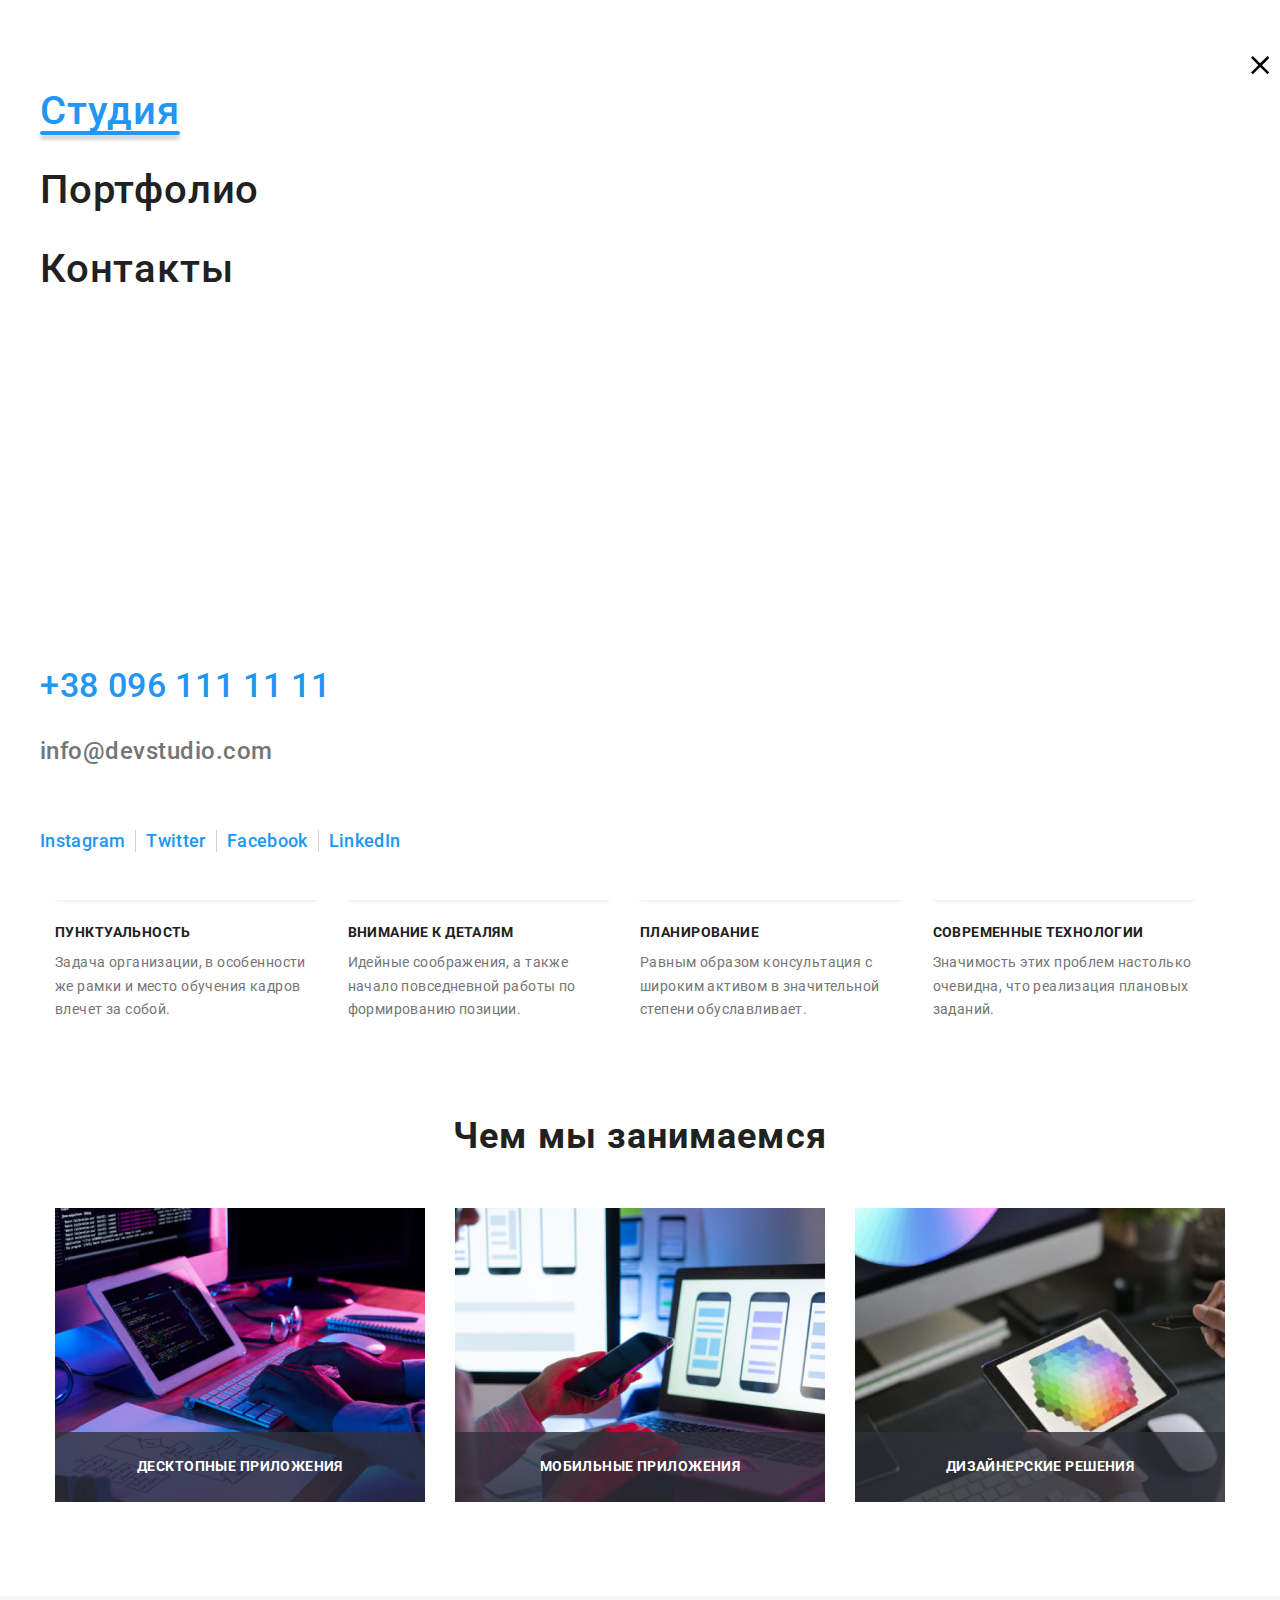
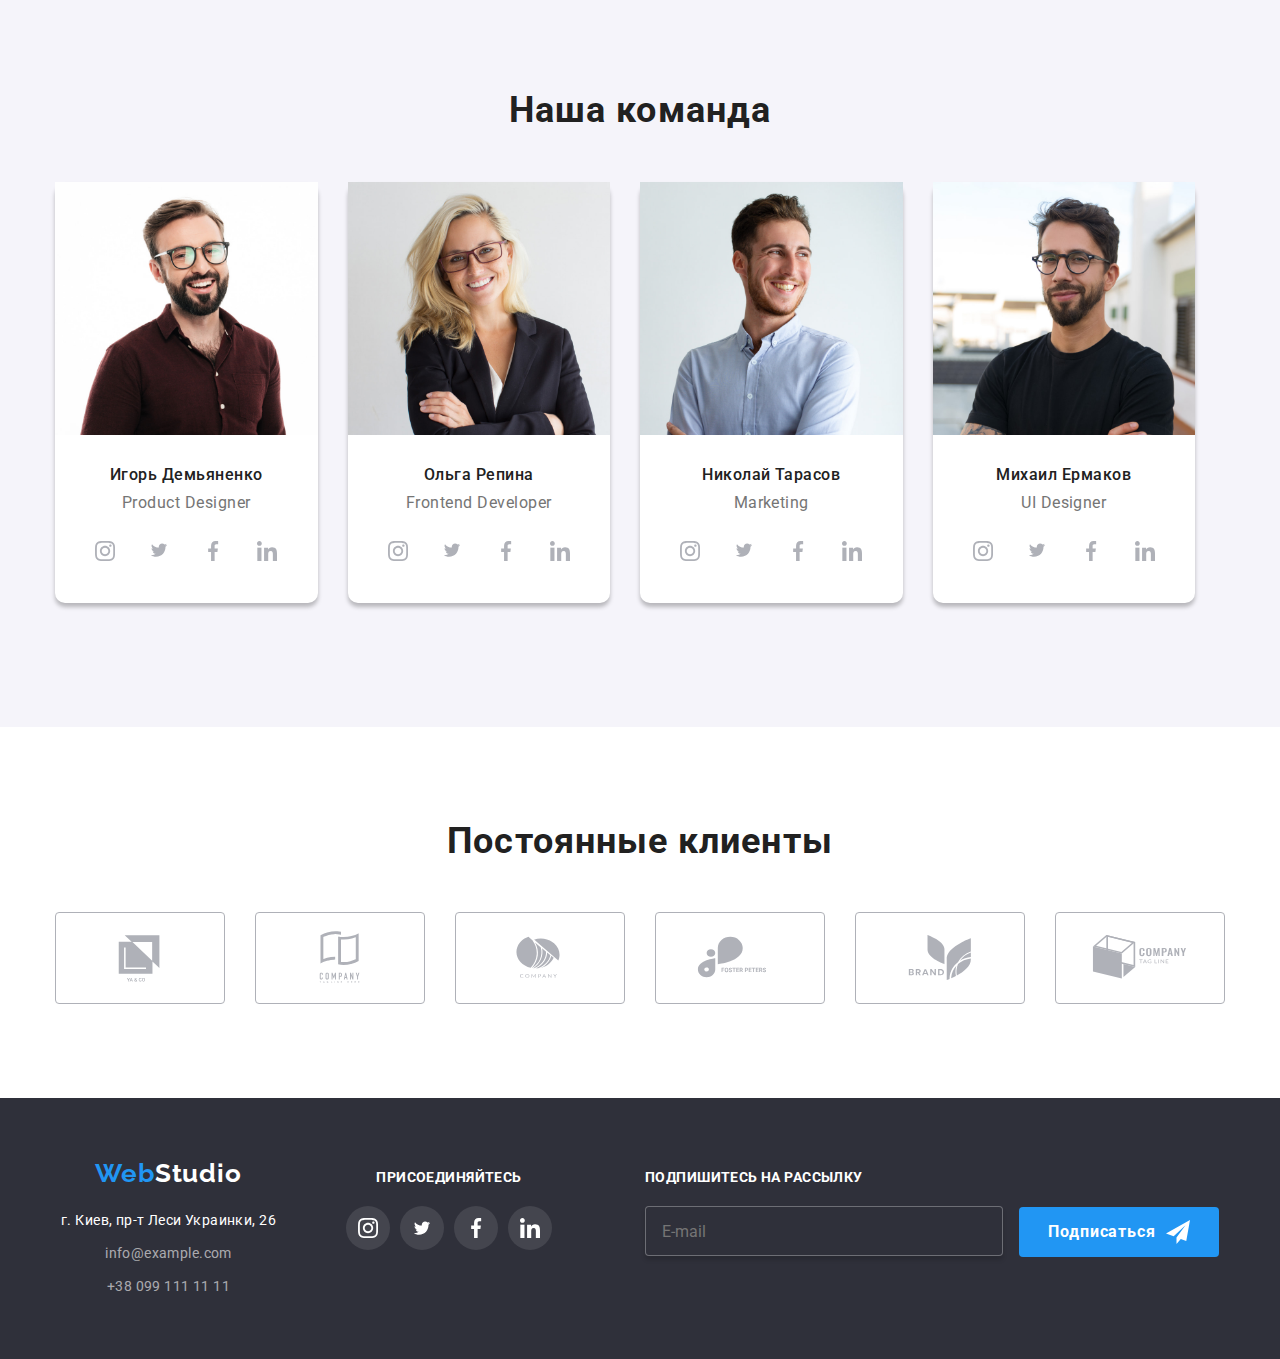
==== index.html @ 72cf3270 "first commit" ====
<!DOCTYPE html>
<html lang="ru">
  <head>
    <meta charset="UTF-8" />
    <meta http-equiv="X-UA-Compatible" content="IE=edge" />
    <meta name="viewport" content="width=device-width, initial-scale=1.0" />
    <title>WebStudio</title>
    <link
      rel="stylesheet"
      href="https://cdnjs.cloudflare.com/ajax/libs/modern-normalize/1.1.0/modern-normalize.min.css"
    />
    <link rel="preconnect" href="https://fonts.googleapis.com" />
    <link rel="preconnect" href="https://fonts.gstatic.com" crossorigin />
    <link
      href="https://fonts.googleapis.com/css2?family=Raleway:wght@700&family=Roboto:wght@400;500;700;900&display=swap"
      rel="stylesheet"
    />
    <link rel="stylesheet" href="./css/main.css" />
  </head>
  <body>
    <!-- Навигация -->
    <header class="header">
      <div class="container header__conteiner">
        <nav class="navigation">
          <a href="./index.html" class="navigation__logo logo"
            >Web<span class="span-studio--black">Studio</span></a
          >
          <ul class="navigation__list">
            <li class="navigation__item">
              <a href="./index.html" class="navigation__link current">Студия</a>
            </li>
            <li class="navigation__item">
              <a href="./portfolio.html" class="navigation__link">Портфолио</a>
            </li>
            <li class="navigation__item">
              <a href="" class="navigation__link">Контакты</a>
            </li>
          </ul>
        </nav>
        <ul class="contacts">
          <li class="contacts__item">
            <a href="mailto:info@devstudio.com" class="navigation__link mail">
              <svg class="contacts__icon mail" width="16" height="12">
                <use href="./images/symbol-defs.svg#icon-envelope"></use>
              </svg>
              info@devstudio.com
            </a>
          </li>

          <li class="contacts__item">
            <a href="tel:+380961111111" class="navigation__link tel">
              <svg class="contacts__icon tel" width="10" height="16">
                <use href="./images/symbol-defs.svg#icon-smartphone"></use>
              </svg>
              +38 096 111 11 11
            </a>
          </li>
        </ul>
        <button type="button" class="menu-open-btn">
          <svg class="menu-open__icon" width="24" height="16">
            <use href="./images/symbol-defs-2.svg#icon-menu-open"></use>
          </svg>
        </button>

        <div class="mob-menu">
          <div class="container-menu">
            <div class="mob-menu-top">
              <button type="button" class="menu-close-btn">
                <svg class="menu-close__icon" width="18.67" height="18.67">
                  <use href="./images/symbol-defs-2.svg#icon-menu-close"></use>
                </svg>
              </button>
              <ul class="mob-menu__list">
                <li class="mob-menu__item">
                  <a href="./index.html" class="mob-menu__link current">Студия</a>
                </li>
                <li class="mob-menu__item">
                  <a href="./portfolio.html" class="mob-menu__link"
                    >Портфолио</a
                  >
                </li>
                <li class="mob-menu__item">
                  <a href="" class="mob-menu__link">Контакты</a>
                </li>
              </ul>
            </div>
            <div class="mob-menu-bottom">
              <ul class="mob-menu__contacts">
                <li class="mob-menu__contacts__item">
                  <a href="tel:+380961111111" class="mob-menu__link tel">
                    +38 096 111 11 11
                  </a>
                </li>

                <li class="mob-menu__contacts__item">
                  <a
                    href="mailto:info@devstudio.com"
                    class="mob-menu__link mail"
                  >
                    info@devstudio.com
                  </a>
                </li>
              </ul>
              <div class="menu-social">
                <ul class="menu-social__list">
                  <li class="menu-social__item">
                    <a href="" class="menu-social__link">Instagram</a>
                  </li>
                  <li class="menu-social__item">
                    <a href="" class="menu-social__link">Twitter</a>
                  </li>
                  <li class="menu-social__item">
                    <a href="" class="menu-social__link">Facebook</a>
                  </li>
                  <li class="menu-social__item">
                    <a href="" class="menu-social__link">LinkedIn</a>
                  </li>
                </ul>
              </div>
            </div>
          </div>
        </div>
      </div>
    </header>
    <!-- Основной контент -->
    <main class="main">
      <!-- Герой -->
      <section class="hero section">
        <div class="container hero__container">
          <h1 class="hero__title">Эффективные решения для вашего бизнеса</h1>
          <button type="button" class="btn" data-modal-open>
            Заказать услугу
          </button>
        </div>
      </section>
      <!-- Наши преимущества -->
      <section class="advantages section">
        <div class="container">
          <h2 class="visually-hiden">Наши преимущества</h2>
          <ul class="advantages__list">
            <li class="advantages__item">
              <div class="advantages__icon">
                <svg class="icon-charts" width="70" height="70">
                  <use href="./images/charts-defs.svg#icon-antenna"></use>
                </svg>
              </div>
              <h3 class="advantages__slogan">Пунктуальность</h3>
              <p class="advantages__text">
                Задача организации, в особенности же рамки и место обучения
                кадров влечет за собой.
              </p>
            </li>
            <li class="advantages__item">
              <div class="advantages__icon">
                <svg class="icon-charts" width="70" height="70">
                  <use href="./images/charts-defs.svg#icon-clock"></use>
                </svg>
              </div>
              <h3 class="advantages__slogan">Внимание к деталям</h3>
              <p class="advantages__text">
                Идейные соображения, а также начало повседневной работы по
                формированию позиции.
              </p>
            </li>
            <li class="advantages__item">
              <div class="advantages__icon">
                <svg class="icon-charts" width="70" height="70">
                  <use href="./images/charts-defs.svg#icon-diagram"></use>
                </svg>
              </div>
              <h3 class="advantages__slogan">Планирование</h3>
              <p class="advantages__text">
                Равным образом консультация с широким активом в значительной
                степени обуславливает.
              </p>
            </li>
            <li class="advantages__item">
              <div class="advantages__icon">
                <svg class="icon-charts" width="70" height="70">
                  <use href="./images/charts-defs.svg#icon-astronaut"></use>
                </svg>
              </div>
              <h3 class="advantages__slogan">Современные технологии</h3>
              <p class="advantages__text">
                Значимость этих проблем настолько очевидна, что реализация
                плановых заданий.
              </p>
            </li>
          </ul>
        </div>
      </section>
      <!-- Чем мы занимаемся -->
      <section class="about section">
        <div class="container">
          <h2 class="about__title">Чем мы занимаемся</h2>
          <ul class="about__list">
            <li class="about__item development">
              <div class="about__wrap">
                <img
                  src="./images/img.jpg"
                  width="370"
                  alt="разработка сайта"
                  class="about__img"
                />
                <div class="background-text">
                  <p class="about__text">Десктопные приложения</p>
                </div>
              </div>
            </li>
            <li class="about__item adaptation">
              <div class="about__wrap">
                <img
                  src="./images/img_1.jpg"
                  width="370"
                  alt="адаптация сайта"
                  class="about__img"
                />
                <div class="background-text">
                  <p class="about__text">Мобильные приложения</p>
                </div>
              </div>
            </li>
            <li class="about__item choice">
              <div class="about__wrap">
                <img
                  src="./images/img_2.jpg"
                  width="370"
                  alt="выбор цвета оформления"
                  class="about__img"
                />
                <div class="background-text">
                  <p class="about__text">Дизайнерские решения</p>
                </div>
              </div>
            </li>
          </ul>
        </div>
      </section>
      <!-- Наша команда -->
      <section class="workers section">
        <div class="container">
          <h2 class="workers__title">Наша команда</h2>
          <ul class="workers__list">
            <li class="workers__item">
              <img
                src="./images/img_3.jpg"
                width="270"
                alt="Изображен Игорь Демьяненко"
                class="workers__img"
              />
              <div class="workers__desc">
                <h3 class="workers__name">Игорь Демьяненко</h3>
                <p class="workers__text">Product Designer</p>

                <ul class="social">
                  <li class="social__item">
                    <a href="" class="social__link social__link--workers"
                      ><svg class="social__icon" width="20" height="20">
                        <use
                          href="./images/social-defs.svg#icon-instagram"
                        ></use>
                      </svg>
                    </a>
                  </li>
                  <li class="social__item">
                    <a href="" class="social__link social__link--workers"
                      ><svg class="social__icon" width="20" height="16.25">
                        <use href="./images/social-defs.svg#icon-twitter"></use>
                      </svg>
                    </a>
                  </li>
                  <li class="social__item">
                    <a href="" class="social__link social__link--workers"
                      ><svg class="social__icon" width="20" height="20">
                        <use
                          href="./images/social-defs.svg#icon-facebook"
                        ></use>
                      </svg>
                    </a>
                  </li>
                  <li class="social__item">
                    <a href="" class="social__link social__link--workers"
                      ><svg class="social__icon" width="20" height="20">
                        <use
                          href="./images/social-defs.svg#icon-linkedin"
                        ></use>
                      </svg>
                    </a>
                  </li>
                </ul>
              </div>
            </li>
            <li class="workers__item">
              <img
                src="./images/img_4.jpg"
                width="270"
                alt="Изображена Ольга Репина"
                class="workers__img"
              />
              <div class="workers__desc">
                <h3 class="workers__name">Ольга Репина</h3>
                <p class="workers__text">Frontend Developer</p>
                <ul class="social">
                  <li class="social__item">
                    <a href="" class="social__link social__link--workers"
                      ><svg class="social__icon" width="20" height="20">
                        <use
                          href="./images/social-defs.svg#icon-instagram"
                        ></use>
                      </svg>
                    </a>
                  </li>
                  <li class="social__item">
                    <a href="" class="social__link social__link--workers"
                      ><svg class="social__icon" width="20" height="16.25">
                        <use href="./images/social-defs.svg#icon-twitter"></use>
                      </svg>
                    </a>
                  </li>
                  <li class="social__item">
                    <a href="" class="social__link social__link--workers"
                      ><svg class="social__icon" width="20" height="20">
                        <use
                          href="./images/social-defs.svg#icon-facebook"
                        ></use>
                      </svg>
                    </a>
                  </li>
                  <li class="social__item">
                    <a href="" class="social__link social__link--workers"
                      ><svg class="social__icon" width="20" height="20">
                        <use
                          href="./images/social-defs.svg#icon-linkedin"
                        ></use>
                      </svg>
                    </a>
                  </li>
                </ul>
              </div>
            </li>
            <li class="workers__item">
              <img
                src="./images/img_5.jpg"
                width="270"
                alt="Изображен Николай Тарасов"
                class="workers__img"
              />
              <div class="workers__desc">
                <h3 class="workers__name">Николай Тарасов</h3>
                <p class="workers__text">Marketing</p>
                <ul class="social">
                  <li class="social__item">
                    <a href="" class="social__link social__link--workers"
                      ><svg class="social__icon" width="20" height="20">
                        <use
                          href="./images/social-defs.svg#icon-instagram"
                        ></use>
                      </svg>
                    </a>
                  </li>
                  <li class="social__item">
                    <a href="" class="social__link social__link--workers"
                      ><svg class="social__icon" width="20" height="16.25">
                        <use href="./images/social-defs.svg#icon-twitter"></use>
                      </svg>
                    </a>
                  </li>
                  <li class="social__item">
                    <a href="" class="social__link social__link--workers"
                      ><svg class="social__icon" width="20" height="20">
                        <use
                          href="./images/social-defs.svg#icon-facebook"
                        ></use>
                      </svg>
                    </a>
                  </li>
                  <li class="social__item">
                    <a href="" class="social__link social__link--workers"
                      ><svg class="social__icon" width="20" height="20">
                        <use
                          href="./images/social-defs.svg#icon-linkedin"
                        ></use>
                      </svg>
                    </a>
                  </li>
                </ul>
              </div>
            </li>
            <li class="workers__item">
              <img
                src="./images/img_6.jpg"
                width="270"
                alt="Изображен Михаил Ермаков"
                class="workers__img"
              />
              <div class="workers__desc">
                <h3 class="workers__name">Михаил Ермаков</h3>
                <p class="workers__text">UI Designer</p>
                <ul class="social">
                  <li class="social__item">
                    <a href="" class="social__link social__link--workers"
                      ><svg class="social__icon" width="20" height="20">
                        <use
                          href="./images/social-defs.svg#icon-instagram"
                        ></use>
                      </svg>
                    </a>
                  </li>
                  <li class="social__item">
                    <a href="" class="social__link social__link--workers"
                      ><svg class="social__icon" width="20" height="16.25">
                        <use href="./images/social-defs.svg#icon-twitter"></use>
                      </svg>
                    </a>
                  </li>
                  <li class="social__item">
                    <a href="" class="social__link social__link--workers"
                      ><svg class="social__icon" width="20" height="20">
                        <use
                          href="./images/social-defs.svg#icon-facebook"
                        ></use>
                      </svg>
                    </a>
                  </li>
                  <li class="social__item">
                    <a href="" class="social__link social__link--workers"
                      ><svg class="social__icon" width="20" height="20">
                        <use
                          href="./images/social-defs.svg#icon-linkedin"
                        ></use>
                      </svg>
                    </a>
                  </li>
                </ul>
              </div>
            </li>
          </ul>
        </div>
      </section>
      <!--  Постоянные клиенты -->
      <section class="customers section">
        <div class="container">
          <h2 class="customers__text">Постоянные клиенты</h2>
          <ul class="customers__list">
            <li class="customers__item">
              <a href="" class="customers__link">
                <svg class="customers__icon" width="106" height="60">
                  <use href="./images/logo-defs.svg#icon-logo_1"></use>
                </svg>
              </a>
            </li>
            <li class="customers__item">
              <a href="" class="customers__link">
                <svg class="customers__icon" width="106" height="60">
                  <use href="./images/logo-defs.svg#icon-logo_2"></use>
                </svg>
              </a>
            </li>
            <li class="customers__item">
              <a href="" class="customers__link">
                <svg class="customers__icon" width="106" height="60">
                  <use href="./images/logo-defs.svg#icon-logo_3"></use>
                </svg>
              </a>
            </li>
            <li class="customers__item">
              <a href="" class="customers__link">
                <svg class="customers__icon" width="106" height="60">
                  <use href="./images/logo-defs.svg#icon-logo_4"></use>
                </svg>
              </a>
            </li>
            <li class="customers__item">
              <a href="" class="customers__link">
                <svg class="customers__icon" width="106" height="60">
                  <use href="./images/logo-defs.svg#icon-logo_5"></use>
                </svg>
              </a>
            </li>
            <li class="customers__item">
              <a href="" class="customers__link">
                <svg class="customers__icon" width="106" height="60">
                  <use href="./images/logo-defs.svg#icon-logo_6"></use>
                </svg>
              </a>
            </li>
          </ul>
        </div>
      </section>
    </main>
    <!-- Футер -->
    <footer class="footer">
      <div class="container footer-container">
        <div class="footer__link">
          <div class="footer__address">
            <a href="./index.html" class="logo footer__logo"
              >Web<span class="span-studio--white">Studio</span></a
            >

            <address class="address">
              <ul class="address__list">
                <li class="address__item">
                  <a
                    href="https://goo.gl/maps/JMuif2NkqDSQ35PG6"
                    target="_blank"
                    class="address__link"
                    >г. Киев, пр-т Леси Украинки, 26</a
                  >
                </li>
                <li class="address__item">
                  <a href="mailto:info@example.com" class="address__link-mail"
                    >info@example.com</a
                  >
                </li>
                <li class="address__item">
                  <a href="tel:+380991111111" class="address__link-tel"
                    >+38 099 111 11 11</a
                  >
                </li>
              </ul>
            </address>
          </div>
          <div class="footer__social">
            <p class="footer__text">присоединяйтесь</p>
            <ul class="social">
              <li class="social__item">
                <a href="" class="social__link social__link--footer"
                  ><svg class="social__icon" width="20" height="20">
                    <use href="./images/social-defs.svg#icon-instagram"></use>
                  </svg>
                </a>
              </li>
              <li class="social__item">
                <a href="" class="social__link social__link--footer"
                  ><svg class="social__icon" width="20" height="16.25">
                    <use href="./images/social-defs.svg#icon-twitter"></use>
                  </svg>
                </a>
              </li>
              <li class="social__item">
                <a href="" class="social__link social__link--footer"
                  ><svg class="social__icon" width="20" height="20">
                    <use href="./images/social-defs.svg#icon-facebook"></use>
                  </svg>
                </a>
              </li>
              <li class="social__item">
                <a href="" class="social__link social__link--footer"
                  ><svg class="social__icon" width="20" height="20">
                    <use href="./images/social-defs.svg#icon-linkedin"></use>
                  </svg>
                </a>
              </li>
            </ul>
          </div>
        </div>
        <div class="subscribe--footer">
          <form class="subscribe">
            <label for="subscribe-email" class="subscribe__text"
              >Подпишитесь на рассылку</label
            >
            <div class="subscribe__wrapper">
              <input
                type="text"
                name="subscribe-email"
                class="subscribe__input"
                id="subscribe-email"
                placeholder="E-mail"
              />
              <button class="btn btn--subscribe" type="submit">
                Подписаться
                <svg
                  class="social__icon social__icon--subscribe"
                  width="24"
                  height="24"
                >
                  <use href="./images/symbol-defs-2.svg#icon-icon_send"></use>
                </svg>
              </button>
            </div>
          </form>
        </div>
      </div>
    </footer>
    <!-- Modal -->
    <div class="backdrop is-hidden" data-modal>
      <div class="modal">
        <button type="button" class="modal__close-btn" data-modal-close>
          <svg class="modal__dragger" width="11" height="11">
            <use href="./images/symbol-defs.svg#icon-dagger"></use>
          </svg>
        </button>

        <form class="modal__form">
          <p class="modal__title">Оставьте свои данные, мы вам перезвоним</p>
          <div class="modal__field">
            <label for="user-name" class="modal__label"> Имя</label>
            <div class="modal__wrap">
              <input
                type="text"
                name="user-name"
                class="modal__input"
                id="user-name"
                required
              />
              <svg class="modal__icon" width="18" height="18">
                <use
                  href="./images/symbol-defs-2.svg#icon-person-black-18dp"
                ></use>
              </svg>
            </div>
          </div>
          <div class="modal__field">
            <label for="user-tel" class="modal__label"> Телефон</label>
            <div class="modal__wrap">
              <input
                type="tel"
                name="user-tel"
                class="modal__input"
                id="user-tel"
                required
              />
              <svg class="modal__icon" width="18" height="18">
                <use
                  href="./images/symbol-defs-2.svg#icon-phone-black-18dp"
                ></use>
              </svg>
            </div>
          </div>
          <div class="modal__field">
            <label for="user-mail" class="modal__label"> Почта</label>
            <div class="modal__wrap">
              <input
                type="email"
                name="user-mail"
                class="modal__input"
                id="user-mail"
                required
              />
              <svg class="modal__icon" width="18" height="18">
                <use
                  href="./images/symbol-defs-2.svg#icon-email-black-18dp"
                ></use>
              </svg>
            </div>
          </div>
          <div class="modal__field modal__textarea">
            <label for="comment" class="modal__label"> Комментарий</label>
            <textarea
              name="comment"
              id="comment"
              placeholder="Введите текст"
            ></textarea>
          </div>
          <div class="checkbox">
            <input
              type="checkbox"
              name="checkbox"
              class="checkbox__input visually-hiden"
              id="checkbox"
            />
            <label for="checkbox" class="checkbox__label"
              >Соглашаюсь с рассылкой и принимаю
              <a href="" class="checkbox__link link">Условия договора</a>
              <span class="checkbox__icon">
                <svg width="16" height="15">
                  <use href="./images/symbol-defs-2.svg#icon-Vector_2"></use>
                </svg>
              </span>
            </label>
          </div>
          <button type="submit" class="btn">Отправить</button>
        </form>
      </div>
      <script src="./js/modal.js"></script>
      <script src="./js/menu.js"></script>
    </div>
  </body>
</html>
---- css/main.css ----
body {
  margin: 0 auto;
  max-width: 1600px;
  font-family: Roboto, sans-serif;
  font-style: normal;
  background-color: white;
  color: var(--primary-text-color);
}

p,
h1,
h2,
h3,
h4,
h5,
h6 {
  margin: 0;
}

a {
  text-decoration: none;
}

ul {
  margin: 0;
  padding: 0;
  list-style: none;
}

button {
  cursor: pointer;
}

img {
  max-width: 100%;
  height: auto;
  display: block;
}

.background-text {
  bottom: 0;
  text-align: center;
  width: 100%;
  height: 70px;
  position: absolute;
  background: rgba(47, 48, 58, 0.8);
}

.btn {
  display: inline-flex;
  justify-content: center;
  align-items: center;
  width: 200px;
  height: 50px;
  padding-top: 10px;
  padding-bottom: 10px;
  cursor: pointer;
  font-weight: 700;
  font-size: 16px;
  line-height: 1.87;
  letter-spacing: 0.06em;
  color: #ffffff;
  background-color: var(--accent-color);
  border: 1px solid transparent;
  border-radius: 4px;
  transition: background-color 250ms cubic-bezier(0.4, 0, 0.2, 1);
}

.container {
  padding-left: 15px;
  padding-right: 15px;
  margin: 0 auto;
}

@media screen and (min-width: 480px) {
  .container {
    width: 480px;
  }
}

@media screen and (min-width: 768px) {
  .container {
    width: 768px;
  }
}

@media screen and (min-width: 1200px) {
  .container {
    width: 1200px;
  }
}

:root {
  --primary-text-color: #212121;
  --title-text-color: #757575;
  --accent-color: #2196f3;
  --icon-background-color: #f5f4fa;
  --card-gap: 30px;
}

.visually-hiden {
  position: absolute;
  width: 1px;
  height: 1px;
  margin: -1px;
  border: 0;
  padding: 0;
  white-space: nowrap;
  clip-path: inset(100%);
  clip: rect(0 0 0 0);
  overflow: hidden;
}

.section {
  padding-top: 94px;
  padding-bottom: 94px;
}

@media screen and (max-width: 1199px) {
  .section {
    padding-top: 60px;
    padding-bottom: 60px;
  }
}

.header__conteiner {
  display: flex;
  align-items: center;
  justify-content: center;
}

@media screen and (max-width: 767.98px) {
  .header__conteiner {
    margin-top: 10px;
    margin-bottom: 10px;
  }
}

.header {
  border-bottom: 1px solid #e5e5e5;
}

.logo {
  font-family: Raleway, cursive;
  font-weight: 700;
  font-size: 24px;
  line-height: 1.16;
  letter-spacing: 0.03em;
  color: var(--accent-color);
}

@media screen and (min-width: 1200px) {
  .logo {
    font-size: 26px;
    line-height: 1.19;
  }
}

.span-studio--black {
  color: #000000;
}

.navigation {
  display: flex;
  align-items: center;
  justify-content: center;
}

.navigation__list {
  display: none;
}

@media screen and (min-width: 768px) {
  .navigation__list {
    margin-left: 88px;
    display: flex;
  }
}

@media screen and (min-width: 1200px) {
  .navigation__list {
    margin-left: 93px;
    display: flex;
  }
}

.navigation__item + .navigation__item {
  margin-left: 50px;
}

.navigation__link {
  display: flex;
  align-items: center;
  padding-top: 32px;
  padding-bottom: 32px;
  color: var(--primary-text-color);
  font-weight: 500;
  font-size: 12px;
  line-height: 1.16;
  letter-spacing: 0.02em;
  transition: color 250ms cubic-bezier(0.4, 0, 0.2, 1);
}

@media screen and (min-width: 1200px) {
  .navigation__link {
    font-size: 14px;
    line-height: 1.14;
  }
}

.navigation__link.tel, .navigation__link.mail {
  color: var(--title-text-color);
  transition: color 250ms cubic-bezier(0.4, 0, 0.2, 1);
}

.navigation__link.mail:hover, .navigation__link.mail:focus, .navigation__link.tel:hover, .navigation__link.tel:focus {
  color: var(--accent-color);
}

.navigation__link:hover, .navigation__link:focus {
  color: var(--accent-color);
}

.contacts {
  display: none;
}

@media screen and (min-width: 768px) {
  .contacts {
    display: block;
    margin-left: 84px;
  }
}

@media screen and (min-width: 1200px) {
  .contacts {
    display: flex;
    margin-left: auto;
  }
}

@media screen and (min-width: 1200px) {
  .contacts__item + .contacts__item {
    margin-left: 50px;
  }
}

.contacts__icon {
  margin-right: 10px;
  fill: currentColor;
}

@media screen and (max-width: 1199px) {
  .contacts__icon.mail {
    width: 14px;
    height: 10px;
  }
}

@media screen and (max-width: 1199px) {
  .contacts__icon.tel {
    width: 10px;
    height: 14px;
  }
}

@media screen and (max-width: 1199px) {
  .navigation__link.mail {
    padding-top: 21px;
    padding-bottom: 5px;
  }
}

@media screen and (max-width: 1199px) {
  .navigation__link.tel {
    padding-top: 5px;
    padding-bottom: 21px;
  }
}

.menu-open-btn,
.menu-close-btn {
  width: 40px;
  height: 40px;
  display: block;
  margin-left: auto;
  border: none;
  background: transparent;
  transition: fill 250ms cubic-bezier(0.4, 0, 0.2, 1);
}

.menu-open-btn:focus, .menu-open-btn:hover,
.menu-close-btn:focus,
.menu-close-btn:hover {
  fill: --accent-color;
}

@media screen and (min-width: 768px) {
  .menu-open-btn {
    display: none;
  }
}

.mob-menu {
  position: fixed;
  background-color: #ffffff;
  z-index: 1;
  width: 100vw;
  height: 100vh;
  top: 0;
  left: 0;
  padding-top: 48px;
  padding-bottom: 48px;
}

.container-menu {
  height: 100%;
  display: flex;
  flex-direction: column;
  justify-content: space-between;
}

.mob-menu-top,
.mob-menu-bottom {
  padding-left: 40px;
}

.mob-menu__item:not(:last-child) {
  margin-bottom: 32px;
}

.mob-menu__link {
  font-weight: 500;
  font-size: 40px;
  line-height: 1.17;
  letter-spacing: 0.02em;
  color: #212121;
}

.mob-menu__link.mail {
  font-weight: 500;
  font-size: 24px;
  line-height: 1.16;
  letter-spacing: 0.02em;
  color: #757575;
}

.mob-menu__link.tel {
  font-weight: 500;
  font-size: 34px;
  line-height: 1.17;
  letter-spacing: 0.02em;
  color: #2196f3;
}

.mob-menu__contacts__item:first-child {
  margin-bottom: 32px;
}

.mob-menu__contacts__item:last-child {
  margin-bottom: 64px;
}

.menu-social__list {
  display: flex;
}

.menu-social__item:not(:last-child) {
  margin-right: 10px;
  padding-right: 10px;
  border-right: 1px solid rgba(33, 33, 33, 0.2);
}

.menu-social__link {
  font-weight: 500;
  font-size: 18px;
  line-height: 1.22;
  letter-spacing: 0.02em;
  color: #2196f3;
}

.current {
  color: var(--accent-color);
  position: relative;
}

@media screen and (min-width: 768px) {
  .current::after {
    content: "";
    width: 100%;
    height: 4px;
    border-radius: 2px;
    position: absolute;
    background-color: var(--accent-color);
    left: 0;
    bottom: -1px;
    box-shadow: 0px 4px 4px rgba(0, 0, 0, 0.25);
  }
}

.hero {
  padding-top: 118px;
  padding-bottom: 118px;
  background: #2f303a;
  background-image: linear-gradient(rgba(47, 48, 58, 0.4), rgba(47, 48, 58, 0.4)), url(../images/Header-tell.jpg);
  background-repeat: no-repeat;
  background-position: center;
  background-size: cover;
  text-align: center;
}

@media screen and (min-width: 768px) {
  .hero {
    background-image: linear-gradient(rgba(47, 48, 58, 0.4), rgba(47, 48, 58, 0.4)), url(../images/Header-tab.jpg);
  }
}

@media screen and (min-width: 1200px) {
  .hero {
    padding-top: 200px;
    padding-bottom: 200px;
    background-image: linear-gradient(rgba(47, 48, 58, 0.4), rgba(47, 48, 58, 0.4)), url(../images/img_16.jpg);
  }
}

.hero__container {
  width: 100%;
  padding: 0;
}

@media screen and (min-width: 480px) {
  .hero__container {
    width: 380px;
  }
}

@media screen and (min-width: 1200px) {
  .hero__container {
    width: 696px;
  }
}

.hero__title {
  width: 100%;
  margin-bottom: 30px;
  font-weight: 900;
  font-size: 26px;
  line-height: calc(42 / 26);
  letter-spacing: 0.06em;
  text-transform: uppercase;
  color: #ffffff;
}

@media screen and (min-width: 1200px) {
  .hero__title {
    font-size: 44px;
    line-height: 1.36;
  }
}

@media screen and (min-width: 1200px) {
  .advantages.section {
    padding-bottom: 0px;
  }
}

@media screen and (min-width: 768px) {
  .advantages__item {
    width: calc(100% / 2 - 30px);
    margin-left: 30px;
  }
}

@media screen and (min-width: 1200px) {
  .advantages__item {
    width: calc(1170px / 4 - 30px);
    justify-content: center;
  }
}

@media screen and (min-width: 768px) {
  .advantages__list {
    display: flex;
    flex-wrap: wrap;
    margin-left: -30px;
  }
}

@media screen and (max-width: 1199px) {
  .advantages__list :not(:last-child) {
    margin-bottom: 30px;
  }
}

.advantages__slogan {
  text-align: center;
  font-weight: 700;
  font-size: 14px;
  line-height: 1.14;
  letter-spacing: 0.03em;
  text-transform: uppercase;
  margin-bottom: 10px;
}

@media screen and (min-width: 768px) {
  .advantages__slogan {
    text-align: left;
  }
}

.advantages__text {
  font-size: 14px;
  line-height: 1.71;
  letter-spacing: 0.03em;
  color: var(--title-text-color);
}

.advantages__icon {
  display: flex;
  justify-content: center;
  align-items: center;
  box-shadow: 0px 4px 4px rgba(0, 0, 0, 0.25);
  width: 100%;
  height: 120px;
  background-color: var(--icon-background-color);
  border-radius: 4px;
  margin-bottom: var(--card-gap);
}

@media screen and (max-width: 1199px) {
  .about {
    position: absolute;
    width: 1px;
    height: 1px;
    margin: -1px;
    border: 0;
    padding: 0;
    white-space: nowrap;
    clip-path: inset(100%);
    clip: rect(0 0 0 0);
    overflow: hidden;
  }
}

.about__title {
  margin-bottom: 50px;
  font-weight: 700;
  font-size: 36px;
  line-height: 1.16;
  text-align: center;
  letter-spacing: 0.03em;
}

.about__list {
  display: flex;
  justify-content: center;
  position: relative;
}

.about__item + .about__item {
  margin-left: 30px;
}

.about__wrap {
  position: relative;
}

.about__text {
  font-weight: 700;
  font-size: 14px;
  padding-top: 27px;
  line-height: 1.14;
  letter-spacing: 0.03em;
  text-transform: uppercase;
  color: #ffffff;
}

.workers {
  background-color: #f5f4fa;
}

.workers__title {
  margin-bottom: 50px;
  font-weight: 700;
  font-size: 36px;
  line-height: 1.16;
  text-align: center;
  letter-spacing: 0.03em;
}

@media screen and (max-width: 1199px) {
  .workers__list :not(:last-child) {
    margin-bottom: 30px;
  }
}

@media screen and (min-width: 768px) {
  .workers__list {
    display: flex;
    flex-wrap: wrap;
    margin-left: -30px;
  }
}

.workers__item {
  background-color: #ffffff;
  width: 100%;
  border-radius: 10px;
  box-shadow: 0px 4px 4px rgba(0, 0, 0, 0.25);
}

@media screen and (min-width: 768px) {
  .workers__item {
    width: calc(100% / 2 - 30px);
    margin-left: 30px;
    margin-bottom: 30px;
  }
}

@media screen and (min-width: 1200px) {
  .workers__item {
    width: calc(1170px / 4 - 30px);
    justify-content: center;
  }
}

.workers__img {
  width: 100%;
  align-self: flex-start;
}

.workers__desc {
  padding-top: 30px;
  padding-bottom: 30px;
}

.workers__name {
  margin-bottom: 10px;
  font-weight: 500;
  font-size: 16px;
  line-height: 19px;
  text-align: center;
  letter-spacing: 0.03em;
}

.workers__text {
  margin-bottom: 16px;
  font-size: 16px;
  line-height: 1.18;
  text-align: center;
  letter-spacing: 0.03em;
  color: var(--title-text-color);
}

.social {
  display: flex;
  justify-content: center;
}

.social__item + .social__item {
  margin-left: 10px;
}

.social__link {
  display: flex;
  justify-content: center;
  align-items: center;
  padding: 0;
  border: 0;
  width: 44px;
  height: 44px;
  border-radius: 50%;
}

.social__link:hover, .social__link:focus {
  color: #ffffff;
  background-color: var(--accent-color);
}

.social__link--workers {
  color: #afb1b8;
  transition: color 250ms cubic-bezier(0.4, 0, 0.2, 1), background-color 250ms cubic-bezier(0.4, 0, 0.2, 1);
}

.social__icon {
  fill: currentColor;
}

.customers__text {
  font-weight: 700;
  font-size: 36px;
  line-height: 1.16;
  text-align: center;
  letter-spacing: 0.03em;
  margin-bottom: 50px;
}

.customers__list {
  display: flex;
  flex-wrap: wrap;
  margin-left: -30px;
}

@media screen and (min-width: 768px) {
  .customers__list {
    display: flex;
    flex-wrap: wrap;
    margin-left: -30px;
  }
}

@media screen and (max-width: 1199px) {
  .customers__item:nth-last-child(n + 3) {
    margin-bottom: 30px;
  }
}

.customers__item {
  width: 100%;
  height: 92px;
  box-sizing: border-box;
  width: calc(100% / 2 - 30px);
  margin-left: 30px;
}

@media screen and (min-width: 768px) {
  .customers__item {
    width: calc(100% / 3 - 30px);
    margin-left: 30px;
  }
}

@media screen and (min-width: 1200px) {
  .customers__item {
    width: 170px;
    justify-content: center;
  }
}

.customers__link {
  display: flex;
  justify-content: center;
  align-items: center;
  width: 100%;
  height: 100%;
  border: 1px solid #afb1b8;
  border-radius: 4px;
  color: #afb1b8;
  transition: color 250ms cubic-bezier(0.4, 0, 0.2, 1), box-shadow 250ms cubic-bezier(0.4, 0, 0.2, 1), border-color 250ms cubic-bezier(0.4, 0, 0.2, 1);
}

.customers__link:hover, .customers__link:focus {
  box-shadow: 0px 4px 4px rgba(0, 0, 0, 0.25);
  border-color: var(--accent-color);
  color: var(--accent-color);
}

.customers__icon {
  fill: currentColor;
}

.footer {
  background: #2f303a;
  display: block;
  padding-top: 60px;
  padding-bottom: 60px;
}

.footer-container {
  align-items: center;
  justify-content: center;
  text-align: center;
}

@media screen and (min-width: 1200px) {
  .footer-container {
    display: flex;
    align-items: baseline;
  }
}

@media screen and (min-width: 768px) and (max-width: 1199px) {
  .footer__link {
    display: flex;
    justify-content: center;
  }
}

@media screen and (min-width: 1200px) {
  .footer__link {
    display: flex;
    align-items: baseline;
  }
}

@media screen and (max-width: 1199px) {
  .footer__address {
    margin-bottom: 60px;
  }
}

.footer__logo {
  display: block;
  margin-bottom: 20px;
}

.span-studio--white {
  color: white;
}

.address__item {
  font-style: normal;
}

.address__item:not(:last-child) {
  margin-bottom: 9px;
}

.address__link {
  font-size: 14px;
  line-height: 1.71;
  letter-spacing: 0.03em;
  color: #ffffff;
}

.address__link-mail,
.address__link-tel {
  margin-top: 9px;
  font-size: 14px;
  line-height: 1.71;
  letter-spacing: 0.03em;
  color: rgba(255, 255, 255, 0.6);
}

.footer__text {
  font-weight: 700;
  font-size: 14px;
  line-height: 1.14;
  letter-spacing: 0.03em;
  text-transform: uppercase;
  color: #ffffff;
  margin-bottom: 20px;
}

@media screen and (max-width: 1199px) {
  .footer__social {
    margin-bottom: 60px;
  }
}

@media screen and (min-width: 768px) {
  .footer__social {
    margin-left: 165px;
  }
}

@media screen and (min-width: 1200px) {
  .footer__social {
    margin-left: 70px;
  }
}

.social__link--footer {
  background: rgba(255, 255, 255, 0.1);
  color: #ffffff;
  transition: background-color 250ms cubic-bezier(0.4, 0, 0.2, 1);
}

@media screen and (min-width: 1200px) {
  .subscribe--footer {
    margin-left: 93px;
  }
}

.subscribe {
  display: flex;
  flex-direction: column;
}

@media screen and (min-width: 480px) and (max-width: 1199px) {
  .subscribe {
    width: 450px;
    display: inline-flex;
  }
}

@media screen and (min-width: 1200px) {
  .subscribe {
    align-items: start;
  }
}

.subscribe__text {
  font-weight: 700;
  font-size: 14px;
  line-height: 1.14;
  letter-spacing: 0.03em;
  text-transform: uppercase;
  color: #ffffff;
  margin-bottom: 20px;
  cursor: pointer;
}

.subscribe__wrapper {
  position: relative;
}

.subscribe__input {
  width: 100%;
  margin-bottom: 20px;
  height: 50px;
  padding-left: 16px;
  border: 1px solid rgba(255, 255, 255, 0.3);
  box-sizing: border-box;
  box-shadow: 0px 4px 4px rgba(0, 0, 0, 0.15);
  border-radius: 4px;
  background-color: #2f303a;
  color: rgba(255, 255, 255, 0.6);
}

@media screen and (min-width: 480px) {
  .subscribe__input {
    width: 450px;
  }
}

@media screen and (min-width: 1200px) {
  .subscribe__input {
    width: 358px;
  }
}

.btn--subscribe {
  margin-left: 12px;
}

.social__icon--subscribe {
  margin-left: 10px;
}

.backdrop {
  width: 100vw;
  height: 100vh;
  background-color: rgba(0, 0, 0, 0.2);
  position: fixed;
  top: 0;
  left: 0;
  transition: opacity 250ms cubic-bezier(0.4, 0, 0.2, 1), visibility 250ms cubic-bezier(0.4, 0, 0.2, 1);
}

.modal {
  width: 100%;
  background-color: #ffffff;
  border-radius: 4px;
  position: absolute;
  top: 50%;
  left: 50%;
  transform: translate(-50%, -50%);
  padding: 40px;
}

@media screen and (min-width: 480px) {
  .modal {
    width: 450px;
    min-height: 609px;
  }
}

@media screen and (min-width: 1200px) {
  .modal {
    width: 528px;
    min-height: 581px;
  }
}

.modal__close-btn {
  width: 30px;
  height: 30px;
  border-radius: 50%;
  border: 1px solid rgba(0, 0, 0, 0.1);
  background-color: transparent;
  position: absolute;
  top: 8px;
  right: 8px;
  transition: fill 250ms cubic-bezier(0.4, 0, 0.2, 1);
}

.modal__close-btn:focus, .modal__close-btn:hover {
  fill: var(--accent-color);
}

.is-hidden {
  opacity: 0;
  pointer-events: none;
  visibility: hidden;
}

.modal__form {
  display: flex;
  flex-direction: column;
  align-items: center;
}

.modal__title {
  font-weight: 700;
  font-size: 20px;
  line-height: 1.5;
  text-align: center;
  letter-spacing: 0.03em;
  margin-bottom: 12px;
}

@media screen and (min-width: 1200px) {
  .modal__title {
    font-size: 20px;
    line-height: 1.15;
  }
}

.modal__field {
  display: flex;
  flex-direction: column;
  align-items: start;
  width: 100%;
  margin-bottom: 10px;
}

.modal__label {
  font-size: 12px;
  line-height: 1.16;
  letter-spacing: 0.01em;
  color: #757575;
  margin-bottom: 4px;
}

.modal__label:hover {
  cursor: pointer;
}

.modal__wrap {
  position: relative;
  width: 100%;
}

.modal__input {
  width: 100%;
  height: 40px;
  border: 1px solid rgba(33, 33, 33, 0.2);
  box-sizing: border-box;
  padding-left: 42px;
  border-radius: 4px;
  transition: border 250ms cubic-bezier(0.4, 0, 0.2, 1);
}

.modal__input:hover {
  cursor: pointer;
}

.modal__input:focus {
  outline: none;
  border: 1px solid var(--accent-color);
}

.modal__input:focus + .modal__icon {
  fill: var(--accent-color);
}

.modal__icon {
  padding: 0;
  position: absolute;
  top: 50%;
  left: 15px;
  transform: translateY(-50%);
  transition: fill 250ms cubic-bezier(0.4, 0, 0.2, 1);
}

.modal__textarea {
  margin-bottom: 20px;
}

textarea {
  resize: none;
  width: 100%;
  height: 120px;
  border: 1px solid rgba(33, 33, 33, 0.2);
  border-radius: 4px;
  padding: 12px 16px;
  transition: border 250ms cubic-bezier(0.4, 0, 0.2, 1);
  resize: none;
  outline: none;
}

textarea::placeholder {
  font-family: var(--main-font);
  font-weight: 400;
  font-size: 14px;
  line-height: 1.14;
  letter-spacing: 0.01em;
  color: rgba(117, 117, 117, 0.5);
}

textarea:hover {
  cursor: pointer;
}

textarea:focus {
  outline: none;
  border: 1px solid var(--accent-color);
}

.checkbox {
  position: relative;
  display: flex;
  justify-content: end;
  margin-bottom: 30px;
}

.checkbox__label {
  margin-left: 22px;
  cursor: pointer;
  font-family: var(--primary-text-color);
  font-weight: 400;
  font-size: 14px;
  line-height: 1.71;
  letter-spacing: 0.03em;
  color: var(--title-text-color);
}

.checkbox__link {
  font-size: 14px;
  line-height: 1.71;
  letter-spacing: 0.03em;
  text-decoration-line: underline;
  color: var(--accent-color);
}

.checkbox__icon {
  position: absolute;
  top: 50%;
  left: 0;
  transform: translateY(-50%);
  display: flex;
  justify-content: center;
  align-items: center;
  width: 16px;
  height: 15px;
  border: 2px solid #212121;
  border-radius: 2px;
  fill: transparent;
  transition: border 250ms cubic-bezier(0.4, 0, 0.2, 1), background-color 250ms cubic-bezier(0.4, 0, 0.2, 1);
}

.checkbox:focus + .checkbox__label > .check-icon {
  border: 2px solid var(--accent-color);
}

.checkbox:checked + .checkbox__label > .check-icon {
  background-color: var(--accent-color);
  border: 2px solid var(--accent-color);
  fill: #ffffff;
}

.checkbox:focus + .checkbox__label > .check-icon {
  border-color: var(--accent-color);
}

.checkbox__link {
  color: var(--accent-color);
}

.portfolio__list {
  display: flex;
  flex-wrap: wrap;
  margin-left: -30px;
  margin-top: -30px;
}

.portfolio__item {
  margin-top: var(--card-gap);
  margin-left: var(--card-gap);
  flex-basis: calc(100% / 3 - var(--card-gap));
  position: relative;
}

.portfolio__link {
  display: block;
  transition: box-shadow 250ms cubic-bezier(0.4, 0, 0.2, 1);
}

.portfolio__link:hover, .portfolio__link:focus {
  box-shadow: 0px 4px 4px rgba(0, 0, 0, 0.25);
}

.portfolio__link:hover .portfolio__text,
.portfolio__link:focus .portfolio__text {
  transform: translateY(0);
}

.portfolio__wrap {
  position: relative;
  overflow: hidden;
}

.portfolio__text {
  font-size: 18px;
  line-height: 1.55;
  letter-spacing: 0.03em;
  color: #ffffff;
  position: absolute;
  top: 0;
  left: 0;
  background-color: rgba(33, 150, 243, 0.9);
  padding: 63px 24px;
  height: 100%;
  transform: translateY(100%);
  transition: transform 250ms cubic-bezier(0.4, 0, 0.2, 1);
}

.portfolio__title {
  font-style: normal;
  font-weight: bold;
  font-size: 18px;
  line-height: 2;
  letter-spacing: 0.06em;
  color: var(--primary-text-color);
}

.portfolio__subtitle {
  font-size: 16px;
  line-height: 1.87;
  letter-spacing: 0.03em;
  color: var(--title-text-color);
}

.portfolio__desc {
  border-right: 1px solid #eeeeee;
  border-left: 1px solid #eeeeee;
  border-bottom: 1px solid #eeeeee;
  padding-top: 20px;
  padding-bottom: 20px;
  padding-left: 24px;
  padding-right: 24px;
}

.button__list {
  display: flex;
  flex-wrap: wrap;
  margin-bottom: 54px;
}

.button__portfolio {
  padding: 6px 20px;
  border-color: #f5f4fa;
  background-color: #f5f4fa;
  border-radius: 4px;
  font-weight: 500;
  font-size: 16px;
  line-height: 1.62;
  text-align: center;
  letter-spacing: 0.03em;
  font-style: inherit;
  cursor: pointer;
  border: 0;
  transition: color 250ms cubic-bezier(0.4, 0, 0.2, 1), box-shadow 250ms cubic-bezier(0.4, 0, 0.2, 1), background-color 250ms cubic-bezier(0.4, 0, 0.2, 1);
}

.button__portfolio:hover, .button__portfolio:focus {
  color: #ffffff;
  background-color: var(--accent-color);
  border-color: var(--accent-color);
  box-shadow: 0px 4px 4px rgba(0, 0, 0, 0.25);
}
/*# sourceMappingURL=main.css.map */
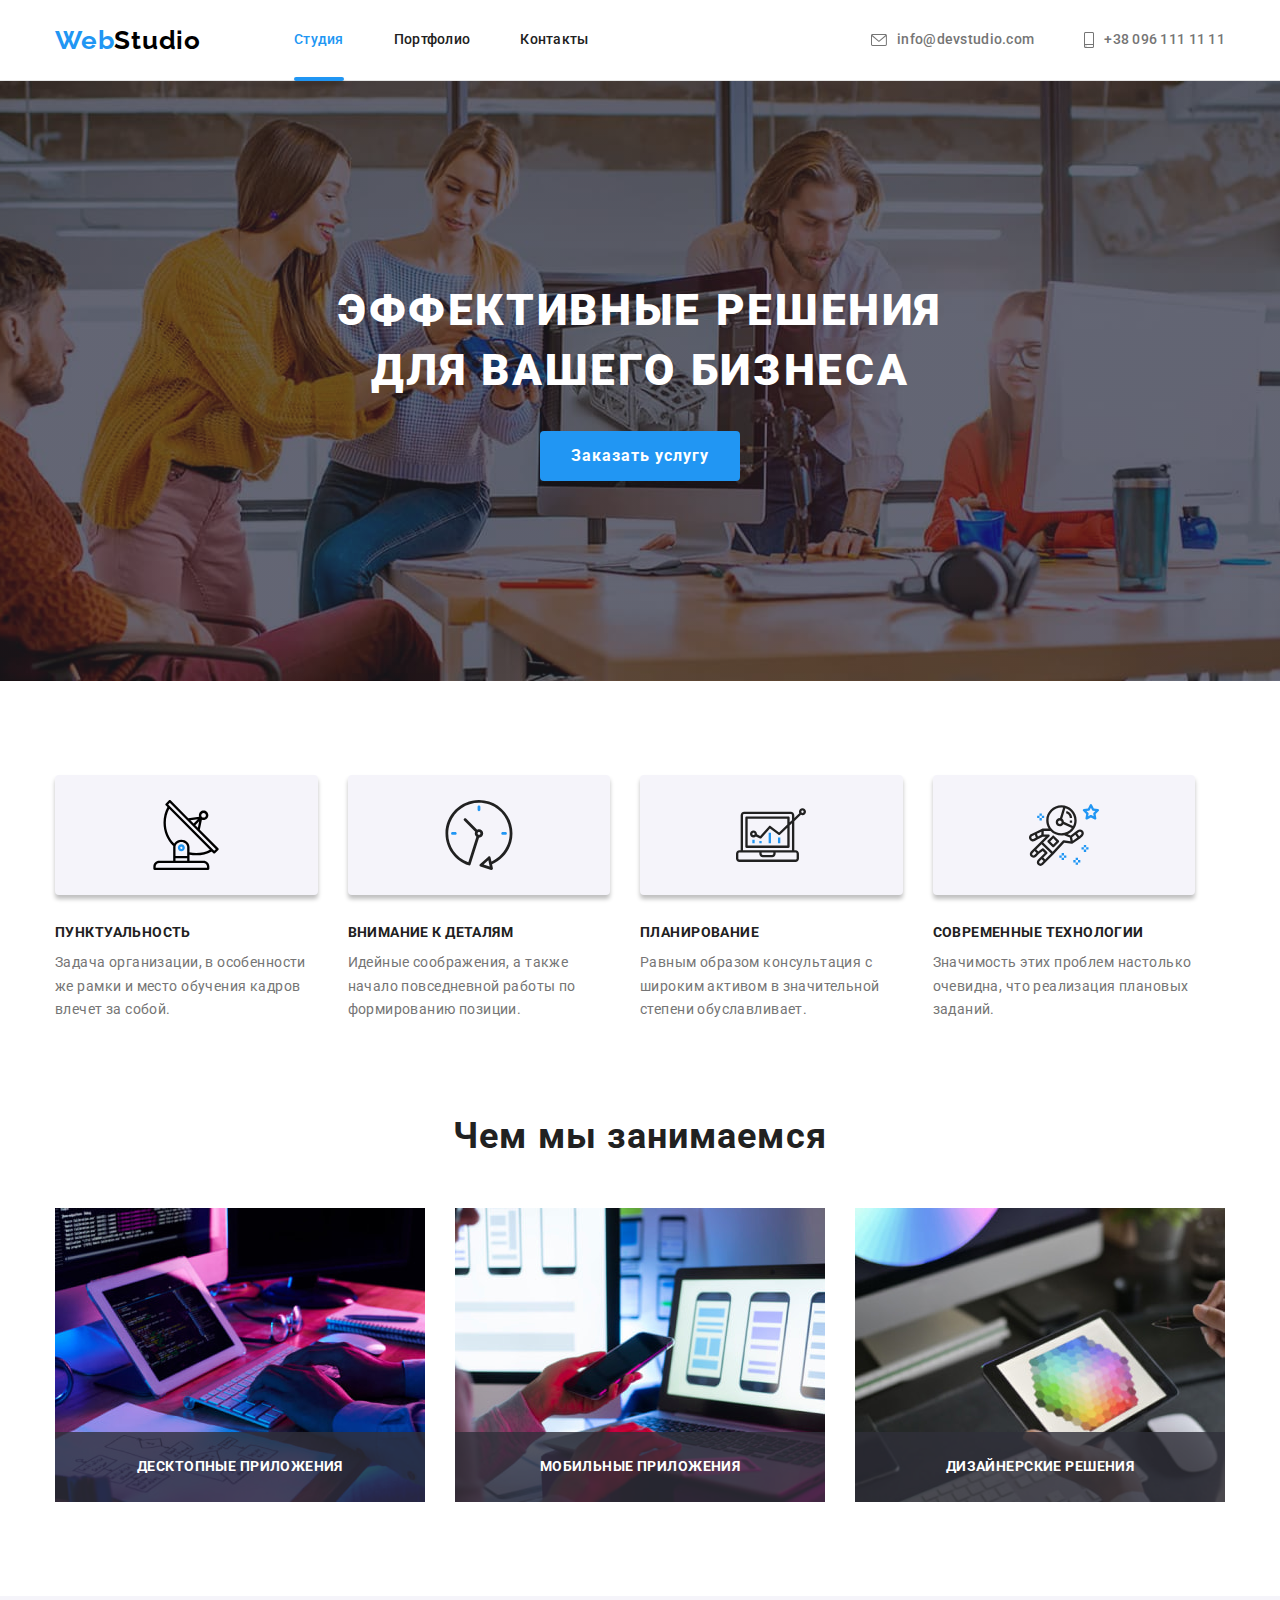
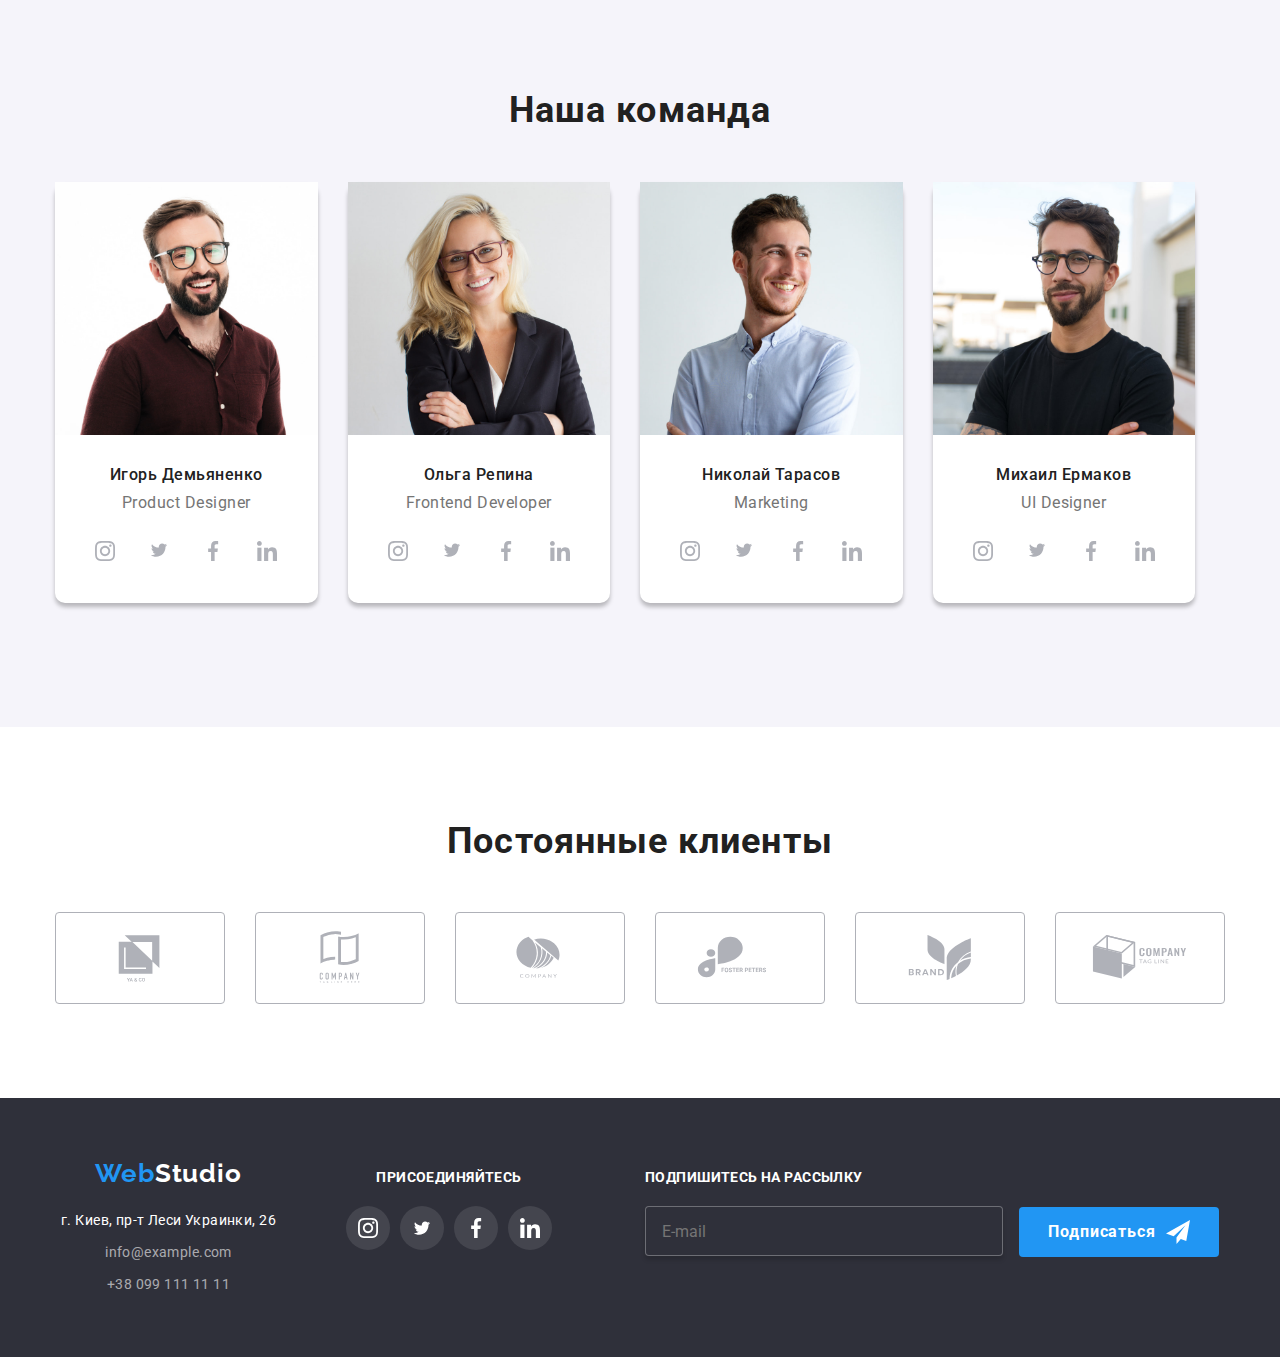
==== commit 76fa1ec5: "second commit" ====
--- a/index.html
+++ b/index.html
@@ -62,7 +62,7 @@
           </svg>
         </button>
 
-        <div class="mob-menu">
+        <div class="mob-menu is-hidden">
           <div class="container-menu">
             <div class="mob-menu-top">
               <button type="button" class="menu-close-btn">
@@ -72,7 +72,9 @@
               </button>
               <ul class="mob-menu__list">
                 <li class="mob-menu__item">
-                  <a href="./index.html" class="mob-menu__link current">Студия</a>
+                  <a href="./index.html" class="mob-menu__link current"
+                    >Студия</a
+                  >
                 </li>
                 <li class="mob-menu__item">
                   <a href="./portfolio.html" class="mob-menu__link"
--- a/css/main.css
+++ b/css/main.css
@@ -813,7 +813,7 @@
 }
 
 .address__item:not(:last-child) {
-  margin-bottom: 9px;
+  margin-bottom: 8px;
 }
 
 .address__link {
@@ -1171,15 +1171,40 @@
 .portfolio__list {
   display: flex;
   flex-wrap: wrap;
-  margin-left: -30px;
-  margin-top: -30px;
+}
+
+@media screen and (min-width: 1200px) {
+  .portfolio__list {
+    margin-left: -30px;
+    margin-top: -30px;
+  }
 }
 
 .portfolio__item {
-  margin-top: var(--card-gap);
-  margin-left: var(--card-gap);
-  flex-basis: calc(100% / 3 - var(--card-gap));
-  position: relative;
+  margin-left: 15px;
+  margin-right: 15px;
+}
+
+.portfolio__item:not(:last-child) {
+  margin-bottom: 30px;
+}
+
+@media screen and (min-width: 768px) {
+  .portfolio__item {
+    flex-basis: calc(100% / 2 - var(--card-gap));
+    position: relative;
+  }
+}
+
+@media screen and (min-width: 1200px) {
+  .portfolio__item {
+    margin-left: -15px;
+    margin-right: -15px;
+    margin-top: var(--card-gap);
+    margin-left: var(--card-gap);
+    flex-basis: calc(100% / 3 - var(--card-gap));
+    position: relative;
+  }
 }
 
 .portfolio__link {
@@ -1242,10 +1267,32 @@
   padding-right: 24px;
 }
 
+@media screen and (max-width: 767.98px) {
+  .porfolio__img {
+    width: 100%;
+  }
+}
+
 .button__list {
   display: flex;
   flex-wrap: wrap;
   margin-bottom: 54px;
+}
+
+@media screen and (min-width: 768px) {
+  .button__list {
+    justify-content: center;
+  }
+}
+
+.button__item:not(:last-child) {
+  margin-right: 8px;
+}
+
+@media screen and (max-width: 767.98px) {
+  .button__item:nth-last-child(n + 3) {
+    margin-bottom: 15px;
+  }
 }
 
 .button__portfolio {
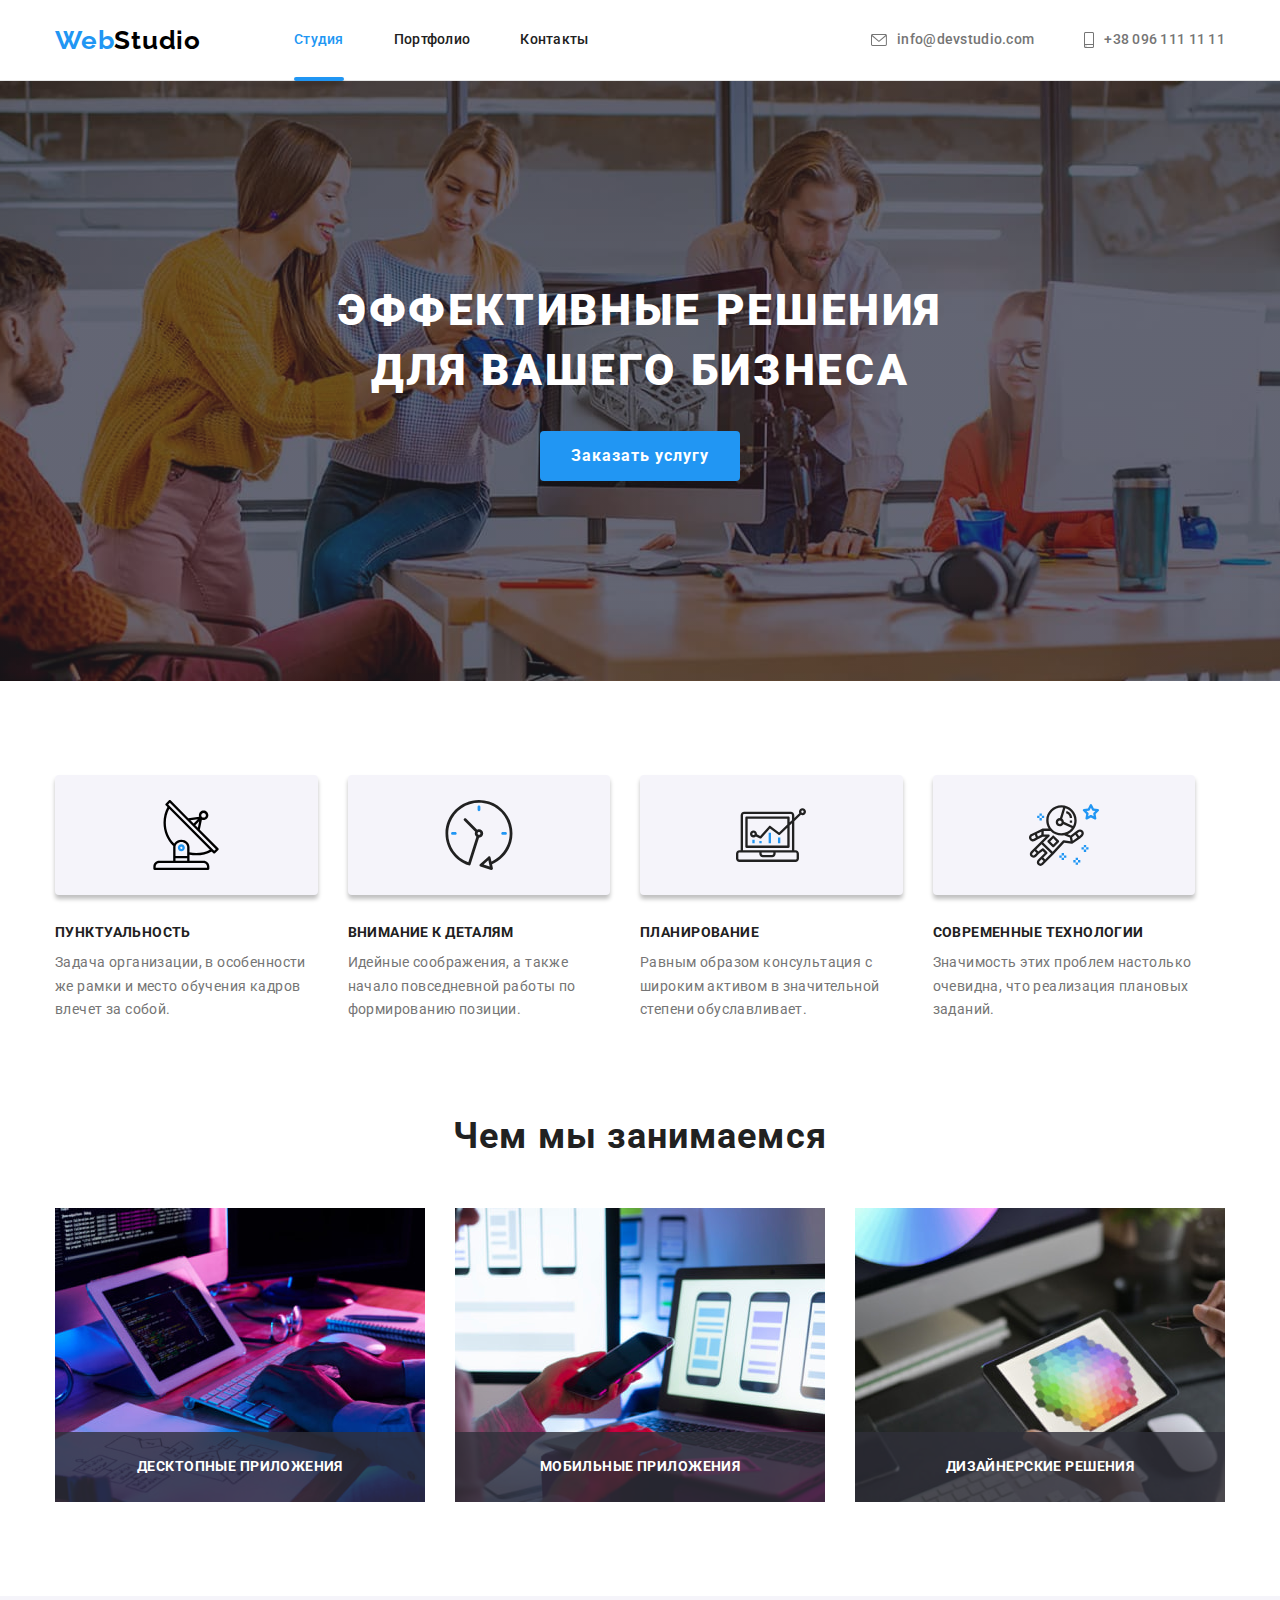
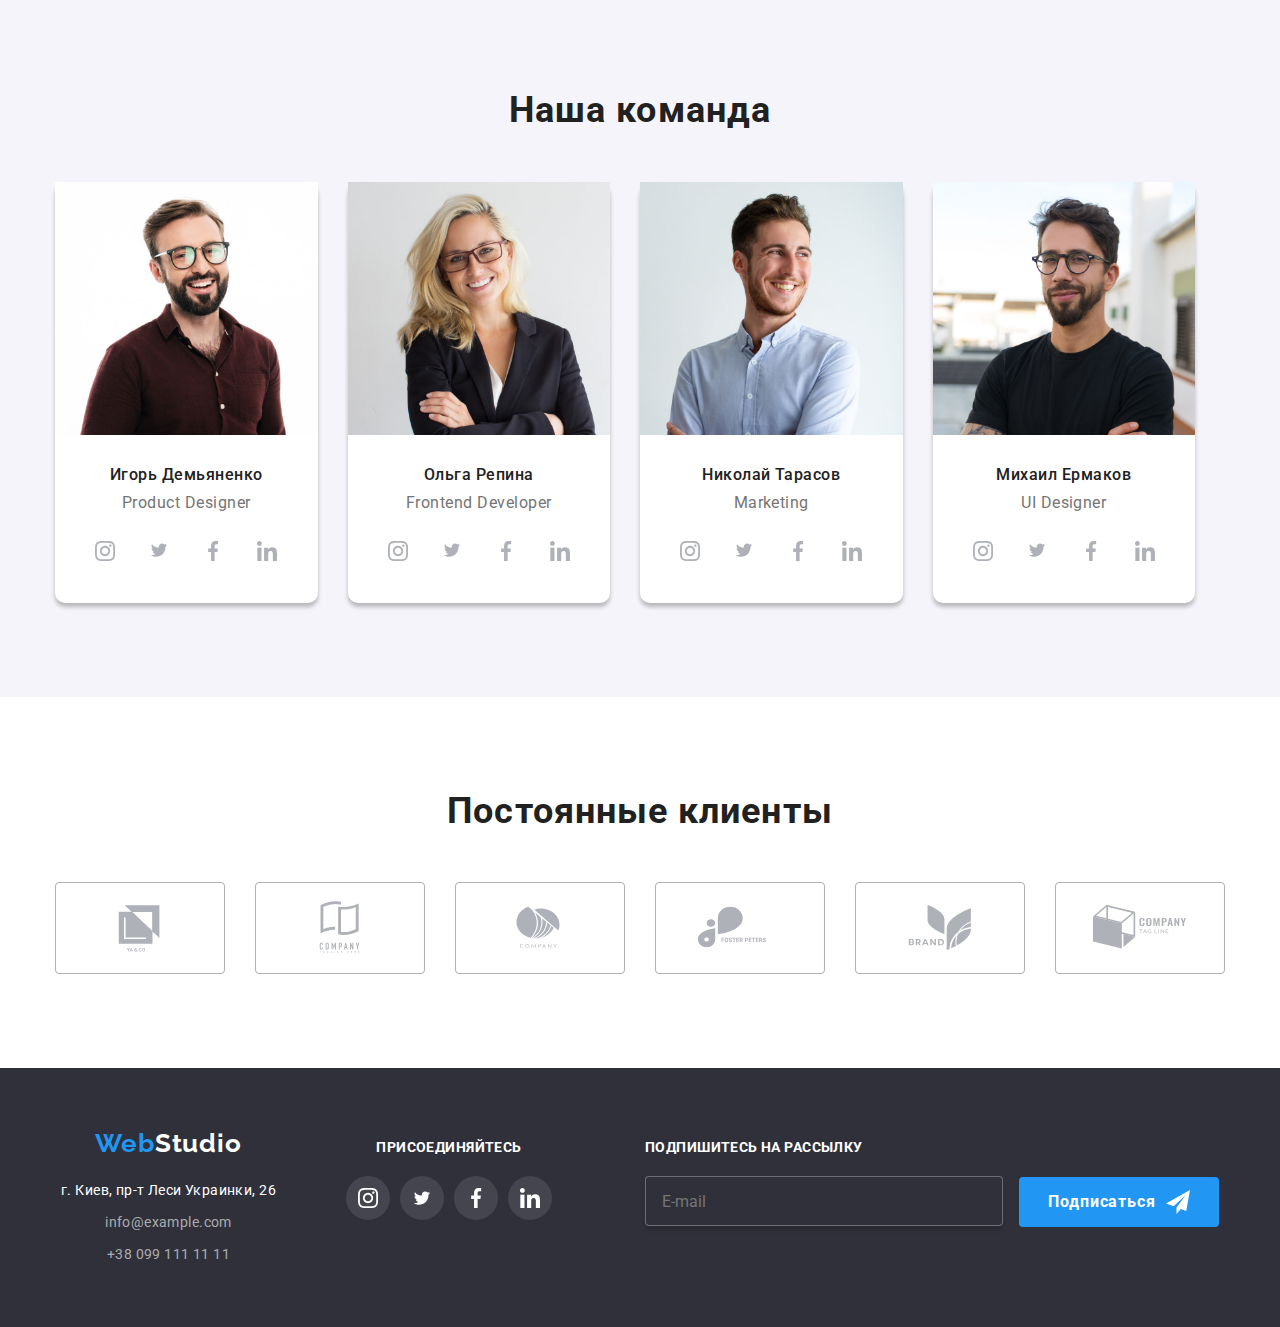
==== commit 23e23d94: "add photo retina" ====
--- a/index.html
+++ b/index.html
@@ -103,22 +103,21 @@
                   </a>
                 </li>
               </ul>
-              <div class="menu-social">
-                <ul class="menu-social__list">
-                  <li class="menu-social__item">
-                    <a href="" class="menu-social__link">Instagram</a>
-                  </li>
-                  <li class="menu-social__item">
-                    <a href="" class="menu-social__link">Twitter</a>
-                  </li>
-                  <li class="menu-social__item">
-                    <a href="" class="menu-social__link">Facebook</a>
-                  </li>
-                  <li class="menu-social__item">
-                    <a href="" class="menu-social__link">LinkedIn</a>
-                  </li>
-                </ul>
-              </div>
+
+              <ul class="menu-social__list">
+                <li class="menu-social__item">
+                  <a href="" class="menu-social__link">Instagram</a>
+                </li>
+                <li class="menu-social__item">
+                  <a href="" class="menu-social__link">Twitter</a>
+                </li>
+                <li class="menu-social__item">
+                  <a href="" class="menu-social__link">Facebook</a>
+                </li>
+                <li class="menu-social__item">
+                  <a href="" class="menu-social__link">LinkedIn</a>
+                </li>
+              </ul>
             </div>
           </div>
         </div>
@@ -244,12 +243,32 @@
           <h2 class="workers__title">Наша команда</h2>
           <ul class="workers__list">
             <li class="workers__item">
-              <img
-                src="./images/img_3.jpg"
-                width="270"
-                alt="Изображен Игорь Демьяненко"
-                class="workers__img"
-              />
+              <picture>
+                <source
+                  srcset="./images/img_3.jpg 1x, ./images/img_3-2x.jpeg 2x"
+                  media="(min-width: 1200px)"
+                />
+                <source
+                  srcset="
+                    ./images/img_3-tab.jpeg    1x,
+                    ./images/img_3-tab-2x.jpeg 2x
+                  "
+                  media="(min-width: 768px)"
+                />
+                <source
+                  srcset="
+                    ./images/img_3-mob.jpg    1x,
+                    ./images/img_3-mob-2x.jpg 2x
+                  "
+                  media="(min-width: 320px)"
+                />
+                <img
+                  src="./images/img_3.jpg"
+                  alt="Изображен Игорь Демьяненко"
+                  class="workers__img"
+                />
+              </picture>
+
               <div class="workers__desc">
                 <h3 class="workers__name">Игорь Демьяненко</h3>
                 <p class="workers__text">Product Designer</p>
@@ -293,12 +312,32 @@
               </div>
             </li>
             <li class="workers__item">
-              <img
-                src="./images/img_4.jpg"
-                width="270"
-                alt="Изображена Ольга Репина"
-                class="workers__img"
-              />
+              <picture>
+                <source
+                  srcset="./images/img_4.jpg 1x, ./images/img_4-2x.jpeg 2x"
+                  media="(min-width: 1200px)"
+                />
+                <source
+                  srcset="
+                    ./images/img_4-tab.jpeg    1x,
+                    ./images/img_4-tab-2x.jpeg 2x
+                  "
+                  media="(min-width: 768px)"
+                />
+                <source
+                  srcset="
+                    ./images/img_4-mob.jpg    1x,
+                    ./images/img_4-mob-2x.jpg 2x
+                  "
+                  media="(min-width: 320px)"
+                />
+                <img
+                  src="./images/img_4.jpg"
+                  alt="Изображена Ольга Репина"
+                  class="workers__img"
+                />
+              </picture>
+
               <div class="workers__desc">
                 <h3 class="workers__name">Ольга Репина</h3>
                 <p class="workers__text">Frontend Developer</p>
@@ -341,12 +380,32 @@
               </div>
             </li>
             <li class="workers__item">
-              <img
-                src="./images/img_5.jpg"
-                width="270"
-                alt="Изображен Николай Тарасов"
-                class="workers__img"
-              />
+              <picture>
+                <source
+                  srcset="./images/img_5.jpg 1x, ./images/img_5-2x.jpeg 2x"
+                  media="(min-width: 1200px)"
+                />
+                <source
+                  srcset="
+                    ./images/img_5-tab.jpeg    1x,
+                    ./images/img_5-tab-2x.jpeg 2x
+                  "
+                  media="(min-width: 768px)"
+                />
+                <source
+                  srcset="
+                    ./images/img_5-mob.jpg    1x,
+                    ./images/img_5-mob-2x.jpg 2x
+                  "
+                  media="(min-width: 320px)"
+                />
+                <img
+                  src="./images/img_5.jpg"
+                  alt="Изображен Николай Тарасов"
+                  class="workers__img"
+                />
+              </picture>
+
               <div class="workers__desc">
                 <h3 class="workers__name">Николай Тарасов</h3>
                 <p class="workers__text">Marketing</p>
@@ -389,12 +448,32 @@
               </div>
             </li>
             <li class="workers__item">
-              <img
-                src="./images/img_6.jpg"
-                width="270"
-                alt="Изображен Михаил Ермаков"
-                class="workers__img"
-              />
+              <picture>
+                <source
+                  srcset="./images/img_6.jpg 1x, ./images/img_6-2x.jpeg 2x"
+                  media="(min-width: 1200px)"
+                />
+                <source
+                  srcset="
+                    ./images/img_6-tab.jpeg    1x,
+                    ./images/img_6-tab-2x.jpeg 2x
+                  "
+                  media="(min-width: 768px)"
+                />
+                <source
+                  srcset="
+                    ./images/img_6-mob.jpg    1x,
+                    ./images/img_6-mob-2x.jpg 2x
+                  "
+                  media="(min-width: 320px)"
+                />
+                <img
+                  src="./images/img_6.jpg"
+                  alt="Изображен Михаил Ермаков"
+                  class="workers__img"
+                />
+              </picture>
+
               <div class="workers__desc">
                 <h3 class="workers__name">Михаил Ермаков</h3>
                 <p class="workers__text">UI Designer</p>
--- a/css/main.css
+++ b/css/main.css
@@ -278,8 +278,7 @@
   }
 }
 
-.menu-open-btn,
-.menu-close-btn {
+.menu-open-btn {
   width: 40px;
   height: 40px;
   display: block;
@@ -289,10 +288,24 @@
   transition: fill 250ms cubic-bezier(0.4, 0, 0.2, 1);
 }
 
-.menu-open-btn:focus, .menu-open-btn:hover,
-.menu-close-btn:focus,
-.menu-close-btn:hover {
+.menu-open-btn:focus, .menu-open-btn:hover {
   fill: --accent-color;
+}
+
+.menu-close-btn {
+  width: 40px;
+  height: 40px;
+  display: block;
+  position: absolute;
+  top: 15px;
+  right: 15px;
+  border: none;
+  background: transparent;
+  transition: fill 250ms cubic-bezier(0.4, 0, 0.2, 1);
+}
+
+.menu-close-btn:focus, .menu-close-btn:hover {
+  fill: var(--accent-color);
 }
 
 @media screen and (min-width: 768px) {
@@ -309,6 +322,7 @@
   height: 100vh;
   top: 0;
   left: 0;
+  padding-left: 40px;
   padding-top: 48px;
   padding-bottom: 48px;
 }
@@ -318,11 +332,6 @@
   display: flex;
   flex-direction: column;
   justify-content: space-between;
-}
-
-.mob-menu-top,
-.mob-menu-bottom {
-  padding-left: 40px;
 }
 
 .mob-menu__item:not(:last-child) {
@@ -409,9 +418,21 @@
   text-align: center;
 }
 
+@media (min-device-pixel-ratio: 2), (min-resolution: 192dpi), (min-resolution: 2dppx) {
+  .hero {
+    background-image: linear-gradient(rgba(47, 48, 58, 0.4), rgba(47, 48, 58, 0.4)), url(/images/Header-tel-2x.jpg);
+  }
+}
+
 @media screen and (min-width: 768px) {
   .hero {
     background-image: linear-gradient(rgba(47, 48, 58, 0.4), rgba(47, 48, 58, 0.4)), url(../images/Header-tab.jpg);
+  }
+}
+
+@media screen and (min-width: 768px) and (min-device-pixel-ratio: 2), screen and (min-width: 768px) and (min-resolution: 192dpi), screen and (min-width: 768px) and (min-resolution: 2dppx) {
+  .hero {
+    background-image: linear-gradient(rgba(47, 48, 58, 0.4), rgba(47, 48, 58, 0.4)), url(/images/Header-tab-2x.jpg);
   }
 }
 
@@ -420,6 +441,12 @@
     padding-top: 200px;
     padding-bottom: 200px;
     background-image: linear-gradient(rgba(47, 48, 58, 0.4), rgba(47, 48, 58, 0.4)), url(../images/img_16.jpg);
+  }
+}
+
+@media screen and (min-width: 1200px) and (min-device-pixel-ratio: 2), screen and (min-width: 1200px) and (min-resolution: 192dpi), screen and (min-width: 1200px) and (min-resolution: 2dppx) {
+  .hero {
+    background-image: linear-gradient(rgba(47, 48, 58, 0.4), rgba(47, 48, 58, 0.4)), url(/images/Header-desk-2x.jpg);
   }
 }
 
@@ -465,20 +492,6 @@
 }
 
 @media screen and (min-width: 768px) {
-  .advantages__item {
-    width: calc(100% / 2 - 30px);
-    margin-left: 30px;
-  }
-}
-
-@media screen and (min-width: 1200px) {
-  .advantages__item {
-    width: calc(1170px / 4 - 30px);
-    justify-content: center;
-  }
-}
-
-@media screen and (min-width: 768px) {
   .advantages__list {
     display: flex;
     flex-wrap: wrap;
@@ -486,8 +499,28 @@
   }
 }
 
+@media screen and (min-width: 768px) {
+  .advantages__item {
+    width: calc(100% / 2 - 30px);
+    margin-left: 30px;
+  }
+}
+
+@media screen and (min-width: 1200px) {
+  .advantages__item {
+    width: calc(1170px / 4 - 30px);
+    justify-content: center;
+  }
+}
+
+@media screen and (max-width: 767px) {
+  .advantages__item:not(:last-child) {
+    margin-bottom: 30px;
+  }
+}
+
 @media screen and (max-width: 1199px) {
-  .advantages__list :not(:last-child) {
+  .advantages__item:nth-last-child(n + 3) {
     margin-bottom: 30px;
   }
 }
@@ -588,7 +621,7 @@
   letter-spacing: 0.03em;
 }
 
-@media screen and (max-width: 1199px) {
+@media screen and (max-width: 767px) {
   .workers__list :not(:last-child) {
     margin-bottom: 30px;
   }
@@ -599,6 +632,7 @@
     display: flex;
     flex-wrap: wrap;
     margin-left: -30px;
+    margin-bottom: -30px;
   }
 }
 
@@ -697,19 +731,23 @@
 
 .customers__list {
   display: flex;
-  flex-wrap: wrap;
-  margin-left: -30px;
-}
-
-@media screen and (min-width: 768px) {
+}
+
+@media screen and (max-width: 1199px) {
   .customers__list {
-    display: flex;
     flex-wrap: wrap;
     margin-left: -30px;
-  }
-}
-
-@media screen and (max-width: 1199px) {
+    margin-bottom: -30px;
+  }
+}
+
+@media screen and (min-width: 1200px) {
+  .customers__list {
+    justify-content: center;
+  }
+}
+
+@media screen and (max-width: 767px) {
   .customers__item:nth-last-child(n + 3) {
     margin-bottom: 30px;
   }
@@ -719,14 +757,21 @@
   width: 100%;
   height: 92px;
   box-sizing: border-box;
-  width: calc(100% / 2 - 30px);
-  margin-left: 30px;
-}
-
-@media screen and (min-width: 768px) {
+}
+
+@media screen and (max-width: 767px) {
+  .customers__item {
+    width: calc(100% / 2 - 30px);
+    margin-left: 30px;
+    margin-bottom: 30px;
+  }
+}
+
+@media screen and (min-width: 768px) and (max-width: 1199px) {
   .customers__item {
     width: calc(100% / 3 - 30px);
     margin-left: 30px;
+    margin-bottom: 30px;
   }
 }
 
@@ -734,6 +779,12 @@
   .customers__item {
     width: 170px;
     justify-content: center;
+  }
+}
+
+@media screen and (min-width: 1200px) {
+  .customers__item + .customers__item {
+    margin-left: var(--card-gap);
   }
 }
 
@@ -779,10 +830,17 @@
   }
 }
 
+@media screen and (max-width: 1199px) {
+  .footer__link {
+    margin-bottom: 60px;
+  }
+}
+
 @media screen and (min-width: 768px) and (max-width: 1199px) {
   .footer__link {
     display: flex;
-    justify-content: center;
+    justify-content: space-around;
+    align-items: baseline;
   }
 }
 
@@ -793,7 +851,7 @@
   }
 }
 
-@media screen and (max-width: 1199px) {
+@media screen and (max-width: 767px) {
   .footer__address {
     margin-bottom: 60px;
   }
@@ -840,18 +898,6 @@
   text-transform: uppercase;
   color: #ffffff;
   margin-bottom: 20px;
-}
-
-@media screen and (max-width: 1199px) {
-  .footer__social {
-    margin-bottom: 60px;
-  }
-}
-
-@media screen and (min-width: 768px) {
-  .footer__social {
-    margin-left: 165px;
-  }
 }
 
 @media screen and (min-width: 1200px) {
@@ -1173,24 +1219,23 @@
   flex-wrap: wrap;
 }
 
-@media screen and (min-width: 1200px) {
+@media screen and (min-width: 768px) {
   .portfolio__list {
     margin-left: -30px;
     margin-top: -30px;
   }
 }
 
-.portfolio__item {
-  margin-left: 15px;
-  margin-right: 15px;
-}
-
-.portfolio__item:not(:last-child) {
-  margin-bottom: 30px;
+@media screen and (max-width: 767px) {
+  .portfolio__list :not(:last-child) {
+    margin-bottom: 30px;
+  }
 }
 
 @media screen and (min-width: 768px) {
   .portfolio__item {
+    margin-top: var(--card-gap);
+    margin-left: var(--card-gap);
     flex-basis: calc(100% / 2 - var(--card-gap));
     position: relative;
   }
@@ -1198,8 +1243,6 @@
 
 @media screen and (min-width: 1200px) {
   .portfolio__item {
-    margin-left: -15px;
-    margin-right: -15px;
     margin-top: var(--card-gap);
     margin-left: var(--card-gap);
     flex-basis: calc(100% / 3 - var(--card-gap));
@@ -1208,7 +1251,9 @@
 }
 
 .portfolio__link {
-  display: block;
+  display: flex;
+  flex-direction: column;
+  height: 100%;
   transition: box-shadow 250ms cubic-bezier(0.4, 0, 0.2, 1);
 }
 
@@ -1258,6 +1303,7 @@
 }
 
 .portfolio__desc {
+  flex-grow: 1;
   border-right: 1px solid #eeeeee;
   border-left: 1px solid #eeeeee;
   border-bottom: 1px solid #eeeeee;
